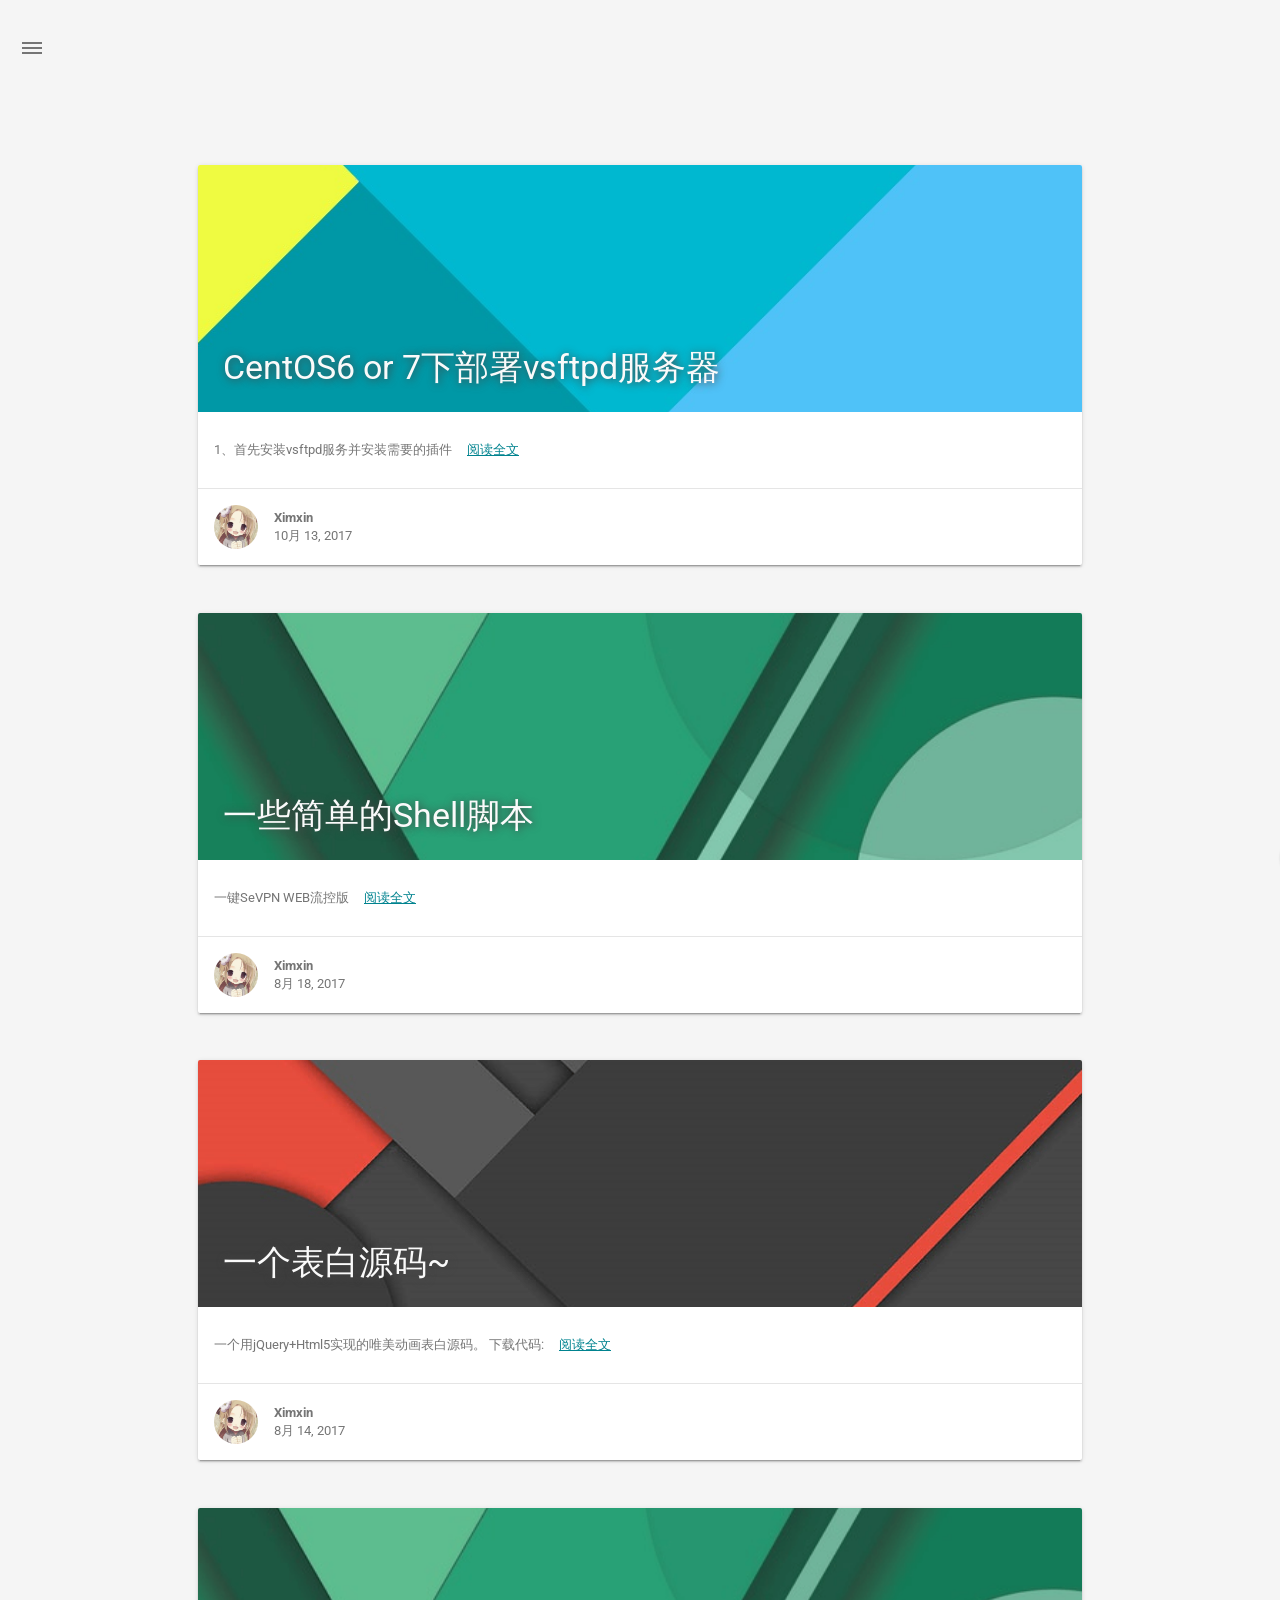
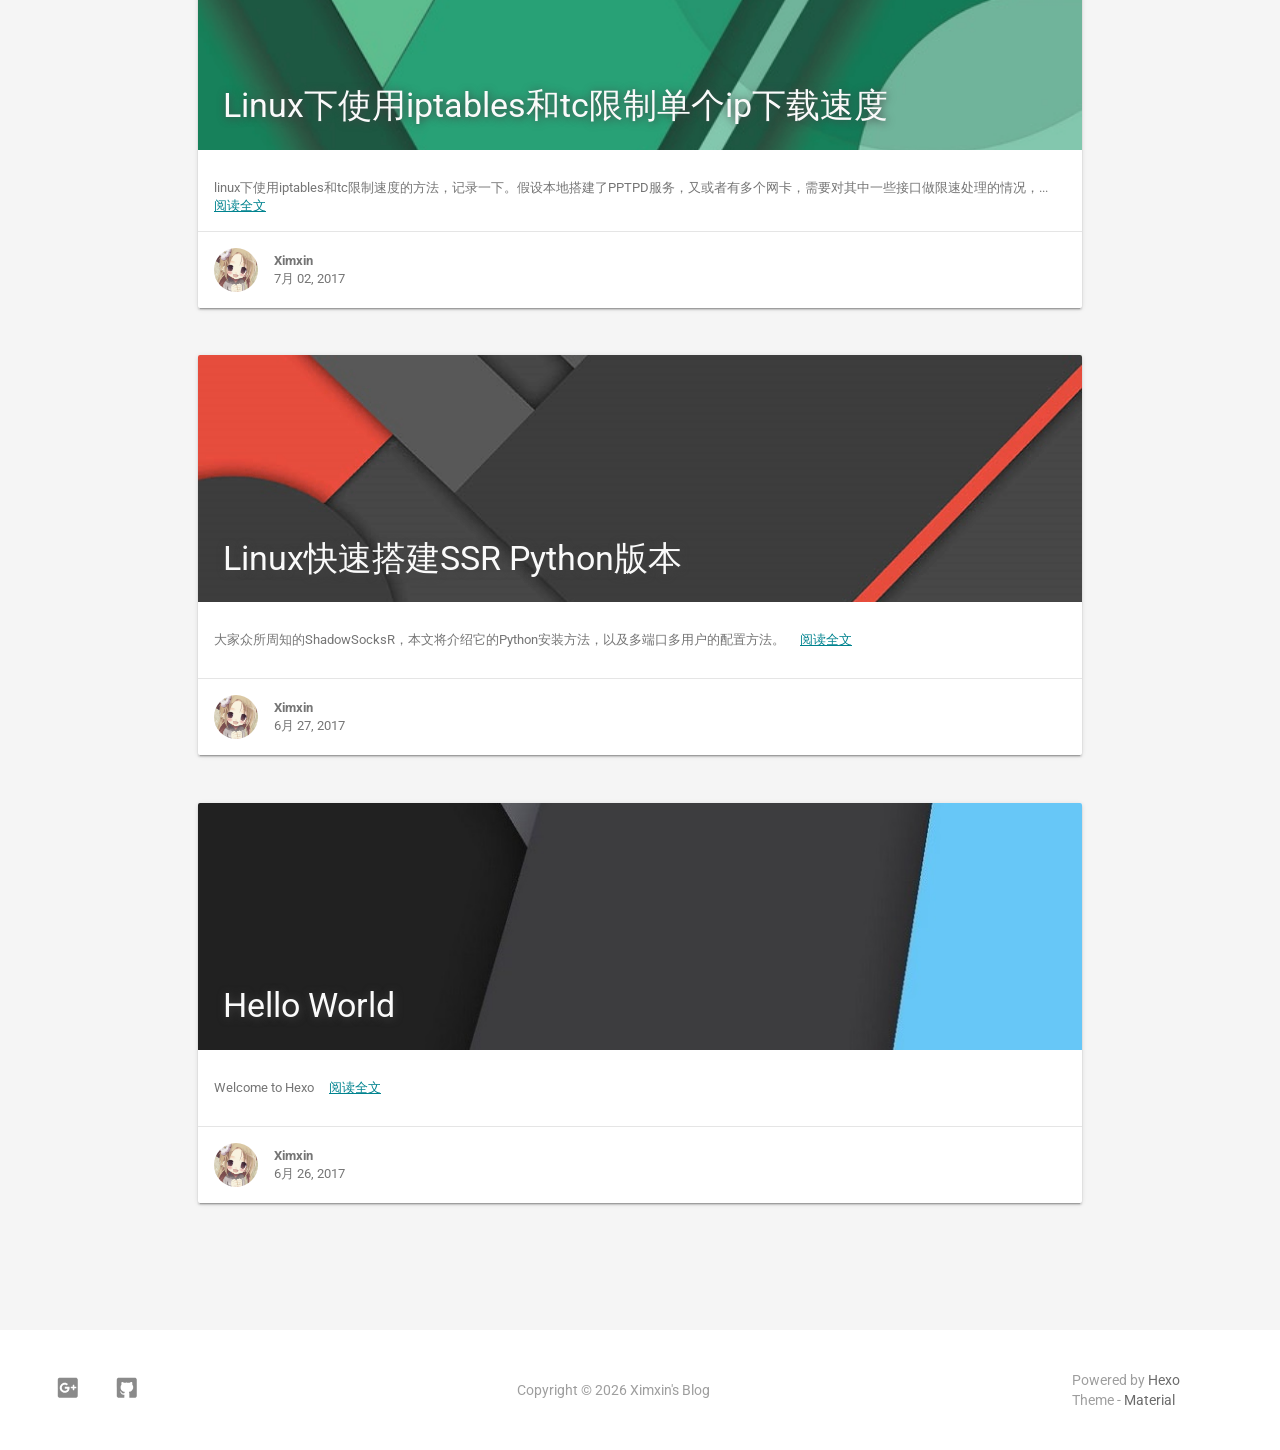
==== archives/index.html @ 1aa3a23d "update" ====
<!DOCTYPE html>
<html style="display: none;" lang="zh">
    <head>
    <meta charset="utf-8">
    <!--
        © Material Theme
        https://github.com/viosey/hexo-theme-material
        Version: 1.4.0 -->
    <script>window.materialVersion = "1.4.0"</script>

    <!-- Title -->
    
    <title>
        
            归档 | 
        
        Ximxin&#39;s Blog
    </title>

    <!-- dns prefetch -->
    <meta http-equiv="x-dns-prefetch-control" content="on">
    
    
    
    
    
    
    
    
    
    

    <!-- Meta & Info -->
    <meta http-equiv="X-UA-Compatible">
    <meta name="viewport" content="width=device-width, initial-scale=1, user-scalable=no">
    <meta name="theme-color" content="#0097A7">
    <meta name="author" content="Ximxin">
    <meta name="description" itemprop="description" content="">
    <meta name="keywords" content="Ximxin&#39;s Blog">

    <!-- Site Verification -->
    
    

    <!-- Favicons -->
    <link rel="icon shortcut" type="image/ico" href="/img/favicon.png">
    <link rel="icon" sizes="192x192" href="/img/favicon.png">
    <link rel="apple-touch-icon" href="/img/favicon.png">

    <!--iOS -->
    <meta name="apple-mobile-web-app-title" content="Title">
    <meta name="apple-mobile-web-app-capable" content="yes">
    <meta name="apple-mobile-web-app-status-bar-style" content="black">
    <meta name="HandheldFriendly" content="True">
    <meta name="MobileOptimized" content="480">

    <!-- Add to homescreen for Chrome on Android -->
    <meta name="mobile-web-app-capable" content="yes">

    <!-- Add to homescreen for Safari on iOS -->
    <meta name="apple-mobile-web-app-capable" content="yes">
    <meta name="apple-mobile-web-app-status-bar-style" content="black">
    <meta name="apple-mobile-web-app-title" content="Ximxin&#39;s Blog">

    <!-- The Open Graph protocol -->
    <meta property="og:url" content="http://blog.xmxin.top">
    <meta property="og:type" content="blog">
    <meta property="og:title" content="归档 | Ximxin&#39;s Blog">
    <meta property="og:image" content="/img/favicon.png" />
    <meta property="og:description" content="">
    

    

    <!-- The Twitter Card protocol -->
    <meta name="twitter:title" content="归档 | Ximxin&#39;s Blog">
    <meta name="twitter:description" content="">
    <meta name="twitter:image" content="/img/favicon.png">
    <meta name="twitter:card" content="summary_large_image" />
    <meta name="twitter:url" content="http://blog.xmxin.top" />

    <!-- Add canonical link for SEO -->
    
        <link rel="canonical" href="http://blog.xmxin.top/archives/index.html" />
    

    <!-- Structured-data for SEO -->
    
        



    

    <!--[if lte IE 9]>
        <link rel="stylesheet" href="/css/ie-blocker.css">

        
            <script src="/js/ie-blocker.zhCN.js"></script>
        
    <![endif]-->

    <!-- Import lsloader -->
    <script>(function(){window.lsloader={jsRunSequence:[],jsnamemap:{},cssnamemap:{}};lsloader.removeLS=function(key){try{localStorage.removeItem(key)}catch(e){}};lsloader.setLS=function(key,val){try{localStorage.setItem(key,val)}catch(e){}};lsloader.getLS=function(key){var val="";try{val=localStorage.getItem(key)}catch(e){val=""}return val};versionString="/*"+materialVersion+"*/";lsloader.clean=function(){try{var keys=[];for(var i=0;i<localStorage.length;i++){keys.push(localStorage.key(i))}keys.forEach(function(key){var data=lsloader.getLS(key);if(data&&data.indexOf(versionString)===-1){lsloader.removeLS(key)}})}catch(e){}};lsloader.clean();lsloader.load=function(jsname,jspath,cssonload){cssonload=cssonload||function(){};var code;code=this.getLS(jsname);if(code&&code.indexOf(versionString)===-1){this.removeLS(jsname);this.requestResource(jsname,jspath,cssonload);return}if(code){var versionNumber=code.split(versionString)[0];if(versionNumber!=jspath){console.log("reload:"+jspath);this.removeLS(jsname);this.requestResource(jsname,jspath,cssonload);return}code=code.split(versionString)[1];if(/\.js?.+$/.test(versionNumber)){this.jsRunSequence.push({name:jsname,code:code});this.runjs(jspath,jsname,code)}else{document.getElementById(jsname).appendChild(document.createTextNode(code));cssonload()}}else{this.requestResource(jsname,jspath,cssonload)}};lsloader.requestResource=function(name,path,cssonload){var that=this;if(/\.js?.+$/.test(path)){this.iojs(path,name,function(path,name,code){that.setLS(name,path+versionString+code);that.runjs(path,name,code)})}else if(/\.css?.+$/.test(path)){this.iocss(path,name,function(code){document.getElementById(name).appendChild(document.createTextNode(code));that.setLS(name,path+versionString+code)},cssonload)}};lsloader.iojs=function(path,jsname,callback){var that=this;that.jsRunSequence.push({name:jsname,code:""});try{var xhr=new XMLHttpRequest;xhr.open("get",path,true);xhr.onreadystatechange=function(){if(xhr.readyState==4){if(xhr.status>=200&&xhr.status<300||xhr.status==304){if(xhr.response!=""){callback(path,jsname,xhr.response);return}}that.jsfallback(path,jsname)}};xhr.send(null)}catch(e){that.jsfallback(path,jsname)}};lsloader.iocss=function(path,jsname,callback,cssonload){var that=this;try{var xhr=new XMLHttpRequest;xhr.open("get",path,true);xhr.onreadystatechange=function(){if(xhr.readyState==4){if(xhr.status>=200&&xhr.status<300||xhr.status==304){if(xhr.response!=""){callback(xhr.response);cssonload();return}}that.cssfallback(path,jsname,cssonload)}};xhr.send(null)}catch(e){that.cssfallback(path,jsname,cssonload)}};lsloader.iofonts=function(path,jsname,callback,cssonload){var that=this;try{var xhr=new XMLHttpRequest;xhr.open("get",path,true);xhr.onreadystatechange=function(){if(xhr.readyState==4){if(xhr.status>=200&&xhr.status<300||xhr.status==304){if(xhr.response!=""){callback(xhr.response);cssonload();return}}that.cssfallback(path,jsname,cssonload)}};xhr.send(null)}catch(e){that.cssfallback(path,jsname,cssonload)}};lsloader.runjs=function(path,name,code){if(!!name&&!!code){for(var k in this.jsRunSequence){if(this.jsRunSequence[k].name==name){this.jsRunSequence[k].code=code}}}if(!!this.jsRunSequence[0]&&!!this.jsRunSequence[0].code&&this.jsRunSequence[0].status!="failed"){var script=document.createElement("script");script.appendChild(document.createTextNode(this.jsRunSequence[0].code));script.type="text/javascript";document.getElementsByTagName("head")[0].appendChild(script);this.jsRunSequence.shift();if(this.jsRunSequence.length>0){this.runjs()}}else if(!!this.jsRunSequence[0]&&this.jsRunSequence[0].status=="failed"){var that=this;var script=document.createElement("script");script.src=this.jsRunSequence[0].path;script.type="text/javascript";this.jsRunSequence[0].status="loading";script.onload=function(){that.jsRunSequence.shift();if(that.jsRunSequence.length>0){that.runjs()}};document.body.appendChild(script)}};lsloader.tagLoad=function(path,name){this.jsRunSequence.push({name:name,code:"",path:path,status:"failed"});this.runjs()};lsloader.jsfallback=function(path,name){if(!!this.jsnamemap[name]){return}else{this.jsnamemap[name]=name}for(var k in this.jsRunSequence){if(this.jsRunSequence[k].name==name){this.jsRunSequence[k].code="";this.jsRunSequence[k].status="failed";this.jsRunSequence[k].path=path}}this.runjs()};lsloader.cssfallback=function(path,name,cssonload){if(!!this.cssnamemap[name]){return}else{this.cssnamemap[name]=1}var link=document.createElement("link");link.type="text/css";link.href=path;link.rel="stylesheet";link.onload=link.onerror=cssonload;var root=document.getElementsByTagName("script")[0];root.parentNode.insertBefore(link,root)};lsloader.runInlineScript=function(scriptId,codeId){var code=document.getElementById(codeId).innerText;this.jsRunSequence.push({name:scriptId,code:code});this.runjs()};lsloader.loadCombo=function(jslist){var updateList="";var requestingModules={};for(var k in jslist){var LS=this.getLS(jslist[k].name);if(!!LS){var version=LS.split(versionString)[0];var code=LS.split(versionString)[1]}else{var version=""}if(version==jslist[k].path){this.jsRunSequence.push({name:jslist[k].name,code:code,path:jslist[k].path})}else{this.jsRunSequence.push({name:jslist[k].name,code:null,path:jslist[k].path,status:"comboloading"});requestingModules[jslist[k].name]=true;updateList+=(updateList==""?"":";")+jslist[k].path}}var that=this;if(!!updateList){var xhr=new XMLHttpRequest;xhr.open("get",combo+updateList,true);xhr.onreadystatechange=function(){if(xhr.readyState==4){if(xhr.status>=200&&xhr.status<300||xhr.status==304){if(xhr.response!=""){that.runCombo(xhr.response,requestingModules);return}}else{for(var i in that.jsRunSequence){if(requestingModules[that.jsRunSequence[i].name]){that.jsRunSequence[i].status="failed"}}that.runjs()}}};xhr.send(null)}this.runjs()};lsloader.runCombo=function(comboCode,requestingModules){comboCode=comboCode.split("/*combojs*/");comboCode.shift();for(var k in this.jsRunSequence){if(!!requestingModules[this.jsRunSequence[k].name]&&!!comboCode[0]){this.jsRunSequence[k].status="comboJS";this.jsRunSequence[k].code=comboCode[0];this.setLS(this.jsRunSequence[k].name,this.jsRunSequence[k].path+versionString+comboCode[0]);comboCode.shift()}}this.runjs()}})();</script>

    <!-- Import CSS & jQuery -->
    
        <style id="css/material.min.css"></style><script>if(typeof window.lsLoadCSSMaxNums === "undefined")window.lsLoadCSSMaxNums = 0;window.lsLoadCSSMaxNums++;lsloader.load("css/material.min.css","/css/material.min.css?fJTiM/K1J3dWIruo3pxtAw==",function(){if(typeof window.lsLoadCSSNums === "undefined")window.lsLoadCSSNums = 0;window.lsLoadCSSNums++;if(window.lsLoadCSSNums == window.lsLoadCSSMaxNums)document.documentElement.style.display="";})</script>
        <style id="css/style.min.css"></style><script>if(typeof window.lsLoadCSSMaxNums === "undefined")window.lsLoadCSSMaxNums = 0;window.lsLoadCSSMaxNums++;lsloader.load("css/style.min.css","/css/style.min.css?oCSEO3ST+aEypEwttTDI9g==",function(){if(typeof window.lsLoadCSSNums === "undefined")window.lsLoadCSSNums = 0;window.lsLoadCSSNums++;if(window.lsLoadCSSNums == window.lsLoadCSSMaxNums)document.documentElement.style.display="";})</script>
        
        
            <style>
    
    
    
    .footer-sns-gplus {
        background-image: url([data-uri]);
    }
    
    
    
    
    
    .footer-sns-github {
        background-image: url([data-uri]);
    }
    
    
    
    
    
</style>

        
        <!-- Config CSS -->

<!-- Other Styles -->
<style>
  body, html {
    font-family: Roboto, "Helvetica Neue", Helvetica, "PingFang SC", "Hiragino Sans GB", "Microsoft YaHei", "微软雅黑", Arial, sans-serif;
  }

  a {
    color: #00838F;
  }

  .mdl-card__media,
  #search-label,
  #search-form-label:after,
  #scheme-Paradox .hot_tags-count,
  #scheme-Paradox .sidebar_archives-count,
  #scheme-Paradox .sidebar-colored .sidebar-header,
  #scheme-Paradox .sidebar-colored .sidebar-badge{
    background-color: #0097A7 !important;
  }

  /* Sidebar User Drop Down Menu Text Color */
  #scheme-Paradox .sidebar-colored .sidebar-nav>.dropdown>.dropdown-menu>li>a:hover,
  #scheme-Paradox .sidebar-colored .sidebar-nav>.dropdown>.dropdown-menu>li>a:focus {
    color: #0097A7 !important;
  }

  #post_entry-right-info,
  .sidebar-colored .sidebar-nav li:hover > a,
  .sidebar-colored .sidebar-nav li:hover > a i,
  .sidebar-colored .sidebar-nav li > a:hover,
  .sidebar-colored .sidebar-nav li > a:hover i,
  .sidebar-colored .sidebar-nav li > a:focus i,
  .sidebar-colored .sidebar-nav > .open > a,
  .sidebar-colored .sidebar-nav > .open > a:hover,
  .sidebar-colored .sidebar-nav > .open > a:focus,
  #ds-reset #ds-ctx .ds-ctx-entry .ds-ctx-head a {
    color: #0097A7 !important;
  }

  .toTop {
    background: #757575 !important;
  }

  .material-layout .material-post>.material-nav,
  .material-layout .material-index>.material-nav,
  .material-nav a {
    color: #757575;
  }

  #scheme-Paradox .MD-burger-layer {
    background-color: #757575;
  }

  #scheme-Paradox #post-toc-trigger-btn {
    color: #757575;
  }

  .post-toc a:hover {
    color: #00838F;
    text-decoration: underline;
  }

</style>


<!-- Theme Background Related-->

    <style>
      body{
        background-color: #F5F5F5;
      }

      /* blog_info bottom background */
      #scheme-Paradox .material-layout .something-else .mdl-card__supporting-text{
        background-color: #fff;
      }
    </style>




<!-- Fade Effect -->

    <style>
      .fade {
        transition: all 800ms linear;
        -webkit-transform: translate3d(0,0,0);
        -moz-transform: translate3d(0,0,0);
        -ms-transform: translate3d(0,0,0);
        -o-transform: translate3d(0,0,0);
        transform: translate3d(0,0,0);
        opacity: 1;
      }

      .fade.out{
        opacity: 0;
      }
    </style>


<!-- Import Font -->

    <link href="https://fonts.googleapis.com/css?family=Roboto:300,400,500" rel="stylesheet">
    <link href="https://fonts.googleapis.com/icon?family=Material+Icons"rel="stylesheet">


        <script>lsloader.load("js/jquery.min.js","/js/jquery.min.js?qcusAULNeBksqffqUM2+Ig==")</script>
    
    
    <script>function Queue(){this.dataStore=[];this.offer=b;this.poll=d;this.execNext=a;this.debug=false;this.startDebug=c;function b(e){if(this.debug){console.log("Offered a Queued Function.")}if(typeof e==="function"){this.dataStore.push(e)}else{console.log("You must offer a function.")}}function d(){if(this.debug){console.log("Polled a Queued Function.")}return this.dataStore.shift()}function a(){var e=this.poll();if(e!==undefined){if(this.debug){console.log("Run a Queued Function.")}e()}}function c(){this.debug=true}}var queue=new Queue();</script>

    <!-- Analytics -->
    

    <!-- Custom Head -->
    
</head>


    
        <body id="scheme-Paradox" class="lazy">
            <div class="material-layout  mdl-js-layout has-drawer is-upgraded">
                

                <!-- Main Container -->
                <main class="material-layout__content" id="main">

                    <!-- Top Anchor -->
                    <div id="top"></div>

                    
                        <!-- Hamburger Button -->
                        <button class="MD-burger-icon sidebar-toggle">
                            <span class="MD-burger-layer"></span>
                        </button>
                    

                    <!-- Index Module -->
<div class="material-index mdl-grid">
    
    <div class="locate-thumbnail-symbol"></div>

    <!-- Pin on top -->
    

    <!-- Normal Post -->
    
        
            
                <!-- Paradox Thumbnail -->
                <div class="post_entry-module mdl-card mdl-shadow--2dp mdl-cell mdl-cell--12-col fade out">
    <!-- Post Thumbnail -->
    
        
            <!-- Random Thumbnail -->
            <div class="post_thumbnail-random mdl-card__media mdl-color-text--grey-50">
        
    

        <!-- Post Title -->
        <p class="article-headline-p"><a href="/2017/10/13/CentOS6 or 7部署vsftpd服务器/">CentOS6 or 7下部署vsftpd服务器</a></p>
    </div>

    <!-- Post Excerpt -->
    <div class="mdl-color-text--grey-600 mdl-card__supporting-text post_entry-content">
        
            1、首先安装vsftpd服务并安装需要的插件

        
        &nbsp;&nbsp;&nbsp;
        <span>
            <a href="/2017/10/13/CentOS6 or 7部署vsftpd服务器/" target="_self">阅读全文</a>
        </span>
    </div>
    <!-- Post_entry Info-->
    <div id="post_entry-info">
        <div id="post_entry-left-info" class="mdl-card__supporting-text meta mdl-color-text--grey-600 ">
            <!-- Author Avatar -->
            <div id="author-avatar">
                <img src="/img/avatar.png" width="44px" height="44px" alt="Ximxin's avatar">
            </div>
            <div>
                <strong>Ximxin</strong>
                <span>10月 13, 2017</span>
            </div>
        </div>
        <div id="post_entry-right-info">
            <!-- Category -->
            <span class="post_entry-category">
                
            </span>

            

            

            <!-- Post Views -->
            <span class="post_entry-views">
            </span>
        </div>
    </div>
</div>

            
            
        
    
        
            
                <!-- Paradox Thumbnail -->
                <div class="post_entry-module mdl-card mdl-shadow--2dp mdl-cell mdl-cell--12-col fade out">
    <!-- Post Thumbnail -->
    
        
            <!-- Random Thumbnail -->
            <div class="post_thumbnail-random mdl-card__media mdl-color-text--grey-50">
        
    

        <!-- Post Title -->
        <p class="article-headline-p"><a href="/2017/08/18/一些简单的Shell脚本/">一些简单的Shell脚本</a></p>
    </div>

    <!-- Post Excerpt -->
    <div class="mdl-color-text--grey-600 mdl-card__supporting-text post_entry-content">
        
            一键SeVPN WEB流控版
        
        &nbsp;&nbsp;&nbsp;
        <span>
            <a href="/2017/08/18/一些简单的Shell脚本/" target="_self">阅读全文</a>
        </span>
    </div>
    <!-- Post_entry Info-->
    <div id="post_entry-info">
        <div id="post_entry-left-info" class="mdl-card__supporting-text meta mdl-color-text--grey-600 ">
            <!-- Author Avatar -->
            <div id="author-avatar">
                <img src="/img/avatar.png" width="44px" height="44px" alt="Ximxin's avatar">
            </div>
            <div>
                <strong>Ximxin</strong>
                <span>8月 18, 2017</span>
            </div>
        </div>
        <div id="post_entry-right-info">
            <!-- Category -->
            <span class="post_entry-category">
                
            </span>

            

            

            <!-- Post Views -->
            <span class="post_entry-views">
            </span>
        </div>
    </div>
</div>

            
            
        
    
        
            
                <!-- Paradox Thumbnail -->
                <div class="post_entry-module mdl-card mdl-shadow--2dp mdl-cell mdl-cell--12-col fade out">
    <!-- Post Thumbnail -->
    
        
            <!-- Random Thumbnail -->
            <div class="post_thumbnail-random mdl-card__media mdl-color-text--grey-50">
        
    

        <!-- Post Title -->
        <p class="article-headline-p"><a href="/2017/08/14/一个表白源码/">一个表白源码~</a></p>
    </div>

    <!-- Post Excerpt -->
    <div class="mdl-color-text--grey-600 mdl-card__supporting-text post_entry-content">
        
            一个用jQuery+Html5实现的唯美动画表白源码。
下载代码:  
        
        &nbsp;&nbsp;&nbsp;
        <span>
            <a href="/2017/08/14/一个表白源码/" target="_self">阅读全文</a>
        </span>
    </div>
    <!-- Post_entry Info-->
    <div id="post_entry-info">
        <div id="post_entry-left-info" class="mdl-card__supporting-text meta mdl-color-text--grey-600 ">
            <!-- Author Avatar -->
            <div id="author-avatar">
                <img src="/img/avatar.png" width="44px" height="44px" alt="Ximxin's avatar">
            </div>
            <div>
                <strong>Ximxin</strong>
                <span>8月 14, 2017</span>
            </div>
        </div>
        <div id="post_entry-right-info">
            <!-- Category -->
            <span class="post_entry-category">
                
            </span>

            

            

            <!-- Post Views -->
            <span class="post_entry-views">
            </span>
        </div>
    </div>
</div>

            
            
        
    
        
            
                <!-- Paradox Thumbnail -->
                <div class="post_entry-module mdl-card mdl-shadow--2dp mdl-cell mdl-cell--12-col fade out">
    <!-- Post Thumbnail -->
    
        
            <!-- Random Thumbnail -->
            <div class="post_thumbnail-random mdl-card__media mdl-color-text--grey-50">
        
    

        <!-- Post Title -->
        <p class="article-headline-p"><a href="/2017/07/02/Linux下使用iptables和tc限制单个ip下载速度/">Linux下使用iptables和tc限制单个ip下载速度</a></p>
    </div>

    <!-- Post Excerpt -->
    <div class="mdl-color-text--grey-600 mdl-card__supporting-text post_entry-content">
        
            linux下使用iptables和tc限制速度的方法，记录一下。假设本地搭建了PPTPD服务，又或者有多个网卡，需要对其中一些接口做限速处理的情况，...
        
        &nbsp;&nbsp;&nbsp;
        <span>
            <a href="/2017/07/02/Linux下使用iptables和tc限制单个ip下载速度/" target="_self">阅读全文</a>
        </span>
    </div>
    <!-- Post_entry Info-->
    <div id="post_entry-info">
        <div id="post_entry-left-info" class="mdl-card__supporting-text meta mdl-color-text--grey-600 ">
            <!-- Author Avatar -->
            <div id="author-avatar">
                <img src="/img/avatar.png" width="44px" height="44px" alt="Ximxin's avatar">
            </div>
            <div>
                <strong>Ximxin</strong>
                <span>7月 02, 2017</span>
            </div>
        </div>
        <div id="post_entry-right-info">
            <!-- Category -->
            <span class="post_entry-category">
                
            </span>

            

            

            <!-- Post Views -->
            <span class="post_entry-views">
            </span>
        </div>
    </div>
</div>

            
            
        
    
        
            
                <!-- Paradox Thumbnail -->
                <div class="post_entry-module mdl-card mdl-shadow--2dp mdl-cell mdl-cell--12-col fade out">
    <!-- Post Thumbnail -->
    
        
            <!-- Random Thumbnail -->
            <div class="post_thumbnail-random mdl-card__media mdl-color-text--grey-50">
        
    

        <!-- Post Title -->
        <p class="article-headline-p"><a href="/2017/06/27/Linux手动搭建SSR-Python版本/">Linux快速搭建SSR Python版本</a></p>
    </div>

    <!-- Post Excerpt -->
    <div class="mdl-color-text--grey-600 mdl-card__supporting-text post_entry-content">
        
            大家众所周知的ShadowSocksR，本文将介绍它的Python安装方法，以及多端口多用户的配置方法。

        
        &nbsp;&nbsp;&nbsp;
        <span>
            <a href="/2017/06/27/Linux手动搭建SSR-Python版本/" target="_self">阅读全文</a>
        </span>
    </div>
    <!-- Post_entry Info-->
    <div id="post_entry-info">
        <div id="post_entry-left-info" class="mdl-card__supporting-text meta mdl-color-text--grey-600 ">
            <!-- Author Avatar -->
            <div id="author-avatar">
                <img src="/img/avatar.png" width="44px" height="44px" alt="Ximxin's avatar">
            </div>
            <div>
                <strong>Ximxin</strong>
                <span>6月 27, 2017</span>
            </div>
        </div>
        <div id="post_entry-right-info">
            <!-- Category -->
            <span class="post_entry-category">
                
            </span>

            

            

            <!-- Post Views -->
            <span class="post_entry-views">
            </span>
        </div>
    </div>
</div>

            
            
        
    
        
            
                <!-- Paradox Thumbnail -->
                <div class="post_entry-module mdl-card mdl-shadow--2dp mdl-cell mdl-cell--12-col fade out">
    <!-- Post Thumbnail -->
    
        
            <!-- Random Thumbnail -->
            <div class="post_thumbnail-random mdl-card__media mdl-color-text--grey-50">
        
    

        <!-- Post Title -->
        <p class="article-headline-p"><a href="/2017/06/26/hello-world/">Hello World</a></p>
    </div>

    <!-- Post Excerpt -->
    <div class="mdl-color-text--grey-600 mdl-card__supporting-text post_entry-content">
        
            Welcome to Hexo
        
        &nbsp;&nbsp;&nbsp;
        <span>
            <a href="/2017/06/26/hello-world/" target="_self">阅读全文</a>
        </span>
    </div>
    <!-- Post_entry Info-->
    <div id="post_entry-info">
        <div id="post_entry-left-info" class="mdl-card__supporting-text meta mdl-color-text--grey-600 ">
            <!-- Author Avatar -->
            <div id="author-avatar">
                <img src="/img/avatar.png" width="44px" height="44px" alt="Ximxin's avatar">
            </div>
            <div>
                <strong>Ximxin</strong>
                <span>6月 26, 2017</span>
            </div>
        </div>
        <div id="post_entry-right-info">
            <!-- Category -->
            <span class="post_entry-category">
                
            </span>

            

            

            <!-- Post Views -->
            <span class="post_entry-views">
            </span>
        </div>
    </div>
</div>

            
            
        
    

    

    
        <script type="text/ls-javascript" id="thumbnail-script">
    var randomNum;

    var locatePost = $('.locate-thumbnail-symbol').next();
    for(var i = 0; i < 10; i++) {
        randomNum = Math.floor(Math.random() * 19 + 1);

        locatePost.children('.post_thumbnail-random').attr('id', 'random_thumbnail-'+randomNum);
        locatePost.children('.post_thumbnail-random').attr('data-original', '/img/random/material-' + randomNum + '.png');
    $('.post_thumbnail-random').addClass('lazy');

        locatePost = locatePost.next();
    }
</script>

    
</div>


                    
                        <!-- Overlay For Active Sidebar -->
<div class="sidebar-overlay"></div>

<!-- Material sidebar -->
<aside id="sidebar" class="sidebar sidebar-colored sidebar-fixed-left" role="navigation">
    <div id="sidebar-main">
        <!-- Sidebar Header -->
        <div class="sidebar-header header-cover" style="background-image: url(/img/sidebar_header.png);">
    <!-- Top bar -->
    <div class="top-bar"></div>

    <!-- Sidebar toggle button -->
    <button type="button" class="sidebar-toggle mdl-button mdl-js-button mdl-js-ripple-effect mdl-button--icon" style="display: initial;" data-upgraded=",MaterialButton,MaterialRipple">
        <i class="material-icons">clear_all</i>
        <span class="mdl-button__ripple-container">
            <span class="mdl-ripple">
            </span>
        </span>
    </button>

    <!-- Sidebar Avatar -->
    <div class="sidebar-image">
        <img src="/img/avatar.png" alt="Ximxin's avatar">
    </div>

    <!-- Sidebar Email -->
    <a data-toggle="dropdown" class="sidebar-brand" href="#settings-dropdown">
        lhb2495536292@gmail.com
        <b class="caret"></b>
    </a>
</div>


        <!-- Sidebar Navigation  -->
        <ul class="nav sidebar-nav">
    <!-- User dropdown  -->
    <li class="dropdown">
        <ul id="settings-dropdown" class="dropdown-menu">
            
                <li>
                    <a href="#" target="_blank" title="Email Me">
                        
                            <i class="material-icons sidebar-material-icons sidebar-indent-left1pc-element">email</i>
                        
                        Email Me
                    </a>
                </li>
            
        </ul>
    </li>

    <!-- Homepage -->
    
        <li id="sidebar-first-li">
            <a href="/">
                
                    <i class="material-icons sidebar-material-icons">home</i>
                
                主页
            </a>
        </li>
        
    

    <!-- Archives  -->
    
        <li class="dropdown">
            <a href="#" class="ripple-effect dropdown-toggle" data-toggle="dropdown">
                
                    <i class="material-icons sidebar-material-icons">inbox</i>
                
                    归档
                <b class="caret"></b>
            </a>
            <ul class="dropdown-menu">
            <li>
                <a class="sidebar_archives-link" href="/archives/2017/10/">十月 2017<span class="sidebar_archives-count">1</span></a></li><li><a class="sidebar_archives-link" href="/archives/2017/08/">八月 2017<span class="sidebar_archives-count">2</span></a></li><li><a class="sidebar_archives-link" href="/archives/2017/07/">七月 2017<span class="sidebar_archives-count">1</span></a></li><li><a class="sidebar_archives-link" href="/archives/2017/06/">六月 2017<span class="sidebar_archives-count">2</span></a>
            </ul>
        </li>
        
    

    <!-- Categories  -->
    

    <!-- Pages  -->
    
        <li>
            <a href="/about" title="关于我">
                
                    <i class="material-icons sidebar-material-icons">person</i>
                
                关于我
            </a>
        </li>
        
    

    <!-- Article Number  -->
    
</ul>


        <!-- Sidebar Footer -->
        <!--
I'm glad you use this theme, the development is no so easy, I hope you can keep the copyright, I will thank you so much.
If you still want to delete the copyrights, could you still retain the first one? Which namely "Theme Material"
It will not impact the appearance and can give developers a lot of support :)

很高兴您使用并喜欢该主题，开发不易 十分谢谢与希望您可以保留一下版权声明。
如果您仍然想删除的话 能否只保留第一项呢？即 "Theme Material"
它不会影响美观并可以给开发者很大的支持和动力。 :)
-->

<!-- Sidebar Divider -->

    <div class="sidebar-divider"></div>


<!-- Theme Material -->

    <a href="https://github.com/viosey/hexo-theme-material"  class="sidebar-footer-text-a" target="_blank">
        <div class="sidebar-text mdl-button mdl-js-button mdl-js-ripple-effect sidebar-footer-text-div" data-upgraded=",MaterialButton,MaterialRipple">
            主题 - Material
            <span class="sidebar-badge badge-circle">i</span>
        </div>
    </a>


<!-- Help & Support -->
<!--

-->

<!-- Feedback -->
<!--

-->

<!-- About Theme -->
<!--

-->

    </div>

    <!-- Sidebar Image -->
    

</aside>

                    

                    
                        <!-- Footer Top Button -->
                        <div id="back-to-top" class="toTop-wrap">
    <a href="#top" class="toTop">
        <i class="material-icons footer_top-i">expand_less</i>
    </a>
</div>

                    

                    <!--Footer-->
<footer class="mdl-mini-footer" id="bottom">
    
        <!-- Paradox Footer Left Section -->
        <div class="mdl-mini-footer--left-section sns-list">
    <!-- Twitter -->
    

    <!-- Facebook -->
    

    <!-- Google + -->
    
        <a href="https://www.google.com/" target="_blank">
            <button class="mdl-mini-footer--social-btn social-btn footer-sns-gplus">
                <span class="visuallyhidden">Google Plus</span>
            </button><!--
     --></a>
    

    <!-- Weibo -->
    

    <!-- Instagram -->
    

    <!-- Tumblr -->
    

    <!-- Github -->
    
        <a href="https://github.com/Ximxin" target="_blank">
            <button class="mdl-mini-footer--social-btn social-btn footer-sns-github">
                <span class="visuallyhidden">Github</span>
            </button><!--
     --></a>
    

    <!-- LinkedIn -->
    

    <!-- Zhihu -->
    

    <!-- Bilibili -->
    

    <!-- Telegram -->
    
</div>


        <!--Copyright-->
        <div id="copyright">
            Copyright&nbsp;©<script type="text/javascript">var fd = new Date();document.write("&nbsp;" + fd.getFullYear() + "&nbsp;");</script>Ximxin's Blog
        </div>

        <!-- Paradox Footer Right Section -->

        <!--
        I am glad you use this theme, the development is no so easy, I hope you can keep the copyright.
        It will not impact the appearance and can give developers a lot of support :)

        很高兴您使用该主题，开发不易，希望您可以保留一下版权声明。
        它不会影响美观并可以给开发者很大的支持。 :)
        -->

        <div class="mdl-mini-footer--right-section">
            <div>
                <div class="footer-develop-div">Powered by <a href="https://hexo.io" target="_blank" class="footer-develop-a">Hexo</a></div>
                <div class="footer-develop-div">Theme - <a href="https://github.com/viosey/hexo-theme-material" target="_blank" class="footer-develop-a">Material</a></div>
            </div>
        </div>
    
</footer>


                    <!-- Import File -->


    <script>lsloader.load("js/lazyload.min.js","/js/lazyload.min.js?1BcfzuNXqV+ntF6gq+5X3Q==")</script>
    <script>lsloader.load("js/js.min.js","/js/js.min.js?oAl/+lvaqTFV31JXTmbrNA==")</script>



    <script>lsloader.load("js/nprogress.js","/js/nprogress.js?pl3Qhb9lvqR1FlyLUna1Yw==")</script>


<script type="text/ls-javascript" id="NProgress-script">
    NProgress.configure({
        showSpinner: true
    });
    NProgress.start();
    $('#nprogress .bar').css({
        'background': '#29d'
    });
    $('#nprogress .peg').css({
        'box-shadow': '0 0 10px #29d, 0 0 15px #29d'
    });
    $('#nprogress .spinner-icon').css({
        'border-top-color': '#29d',
        'border-left-color': '#29d'
    });
    setTimeout(function() {
        NProgress.done();
        $('.fade').removeClass('out');
    }, 800);
</script>



    
        <script>lsloader.load("js/smoothscroll.js","/js/smoothscroll.js?lOy/ACj5suSNi7ZVFVbpFQ==")</script>
    











<!-- UC Browser Compatible -->
<script>
	var agent = navigator.userAgent.toLowerCase();
	if(agent.indexOf('ucbrowser')>0) {
		document.write('<link rel="stylesheet" href="/css/uc.css">');
	   alert('由于 UC 浏览器使用极旧的内核，而本网站使用了一些新的特性。\n为了您能更好的浏览，推荐使用 Chrome 或 Firefox 浏览器。');
	}
</script>

<!-- Window Load-->
<script type="text/ls-javascript" id="window-load">
    $(window).on('load', function() {
        // Post_Toc parent position fixed
        $('.post-toc-wrap').parent('.mdl-menu__container').css('position', 'fixed');
    });
</script>

<!-- MathJax Load-->

<script type="text/ls-javascript" id="lazy-load">
    // Offer LazyLoad
    queue.offer(function(){
        $('.lazy').lazyload({
            effect : 'show'
        });
    });

    // Start Queue
    $(document).ready(function(){
        setInterval(function(){
            queue.execNext();
        },200);
    });
</script>

<!-- Bing Background -->


<script>
    (function(){
        var scriptList = document.querySelectorAll('script[type="text/ls-javascript"]')

        for (var i = 0; i < scriptList.length; ++i) {
            var item = scriptList[i];
            lsloader.runInlineScript(item.id,item.id);
        }
    })()
console.log('\n %c © Material Theme | Version: 1.4.0 | https://github.com/viosey/hexo-theme-material %c \n', 'color:#455a64;background:#e0e0e0;padding:5px 0;border-top-left-radius:5px;border-bottom-left-radius:5px;', 'color:#455a64;background:#e0e0e0;padding:5px 0;border-top-right-radius:5px;border-bottom-right-radius:5px;');
</script>

                </main>
            </div>
        </body>
    
</html>
---- css/ie-blocker.css ----
@charset "utf-8";
body .demo-blog{
    display: none;
}

h1{
    background-color: #fff;
    font-size: 48px;
    line-height: 48px;
    border-left: none;
    width: auto;
    margin: 0px !important;
}

#ib-container {
    display: none;
    width: 100%;
    height: 100%;
    font-family: Arial, Helvetica, sans-serif;
    position: fixed;
    top: 0;
    left: 0;
    box-sizing: content-box !important;
    z-index: 99999;
}

#ib-container * {
    box-sizing: content-box !important;
}

.ib-modal {
    height: 288px;
    background: #fff;
    border-left: 8px solid #4fc1e9;
    position: absolute;
    color: #434a54;
    z-index: 99999;
    width: 592px;
    top: 50%;
    left: 50%;
    transform: translateY(-50%) translateX(-50%);
    padding: 49px 30px 30px;
}

.ib-header {
    height: 80px;
    padding: 0;
}

.ib-header h1 {
    margin: 0;
    font-size: 24px;
    text-align: left;
    color: #434a54;
}

.ib-header p {
    margin: 10px 0 0 0;
    font-size: 14px;
    line-height: 18px;
    text-align: left;
    color: #434a54;
}

.ib-header p strong {
    font-weight: normal;
    color: #3bafda;
}

.ib-browsers {
    height: 80px;
    list-style: none;
    margin: 0;
    padding: 0;
    padding-top: 0;
    margin-top: 49px;
}

.ib-browsers li {
    float: left;
    width: 148px;
    height: 80px;
    position: relative;
    list-style: none;
}

.ib-browsers li a {
    display: block;
    width: 100%;
    height: 100%;
    position: absolute;
    color: #434a54;
    text-decoration: none;
    cursor: pointer;
}

.ib-browsers li a:hover {
    background-color: #F2F2F2;
}

.ib-browsers li a:hover .ib-browser-name {
    background-color: #4fc1e9;
    color: #fff;
}

.ib-browser-icon {
    display: block;
    width: 118px;
    height: 90px;
    margin: 0 auto;
    margin-top: 20px;
}

.ib-browser-name {
    line-height: 18px;
    margin-top: 5px;
    text-align: center;
    font-size: 20px;
}

.ib-browser-description {
    height: 50px;
    line-height: 14px;
    font-size: 12px;
    margin-top: 10px;
    padding: 0 5px;
}

.ib-footer {
    height: 30px;
}

.ib-try {
    float: right;
    height: 30px;
    padding: 0 15px;
    color: #fff;
    background-color: #3bafda;
    font-size: 12px;
    line-height: 30px;
    cursor: pointer;
    text-decoration: none;
    margin-top: 49px;
}

.ib-try:hover {
    background-color: #4fc1e9;
}

.ib-mask {
    width: 100%;
    height: 100%;
    position: absolute;
    top: 0;
    left: 0;
    _position: absolute;
    _top: expression(eval(document.documentElement.scrollTop) + 'px');
    _left: expression(eval(document.documentElement.scrollLeft) + 'px');
    _right: auto;
    _bottom: auto;
    _width: expression(eval(document.documentElement.clientWidth) + 'px');
    _height: expression(eval(document.documentElement.clientHeight) + 'px');
    z-index: 99999;
}

.ib-mask {
    background: rgb(0, 0, 0);
    opacity: 0.8;
    -ms-filter: "progid:DXImageTransform.Microsoft.Alpha(Opacity=80)";
    filter: alpha(opacity=80);
    z-index: 99998;
}

.zh-cn #ib-container {
    font-family: 'Microsoft Yahei', sans-serif;
}

.zh-cn .ib-browser-description {
    font-size: 12px;
}
---- css/uc.css ----
#scheme-Paradox .mdl-grid{
  display: block !important;
}

#scheme-Paradox .material-layout .mdl-card{
  margin-left: 0;
  margin-right: 0;
  width: 100%;
}

#scheme-Paradox .material-layout .mdl-card{
  display: block;
}

#scheme-Paradox .material-layout .mdl-card__media{
  display: block;
}

#scheme-Paradox .index-top-block,
#scheme-Paradox footer{
  display: none !important;
}

#scheme-Paradox .material-index{
  padding-top: 80px !important;
}

#scheme-Paradox .material-layout .mdl-card__media{
  height: 223px;
}

#scheme-Paradox .post_entry-content {
  display: block !important;
}

#scheme-Paradox .material-layout .meta{
  display: block !important;
}

#scheme-Paradox .article-headline-p{
  position: relative;
  top: 140px;
}

#scheme-Paradox #author-avatar{
  width: 44px;
  height: 44px;
  float: left;
}

.fabs{
  width: 56px;
}

#uc_recommend_ad{
  display: none !important;
}
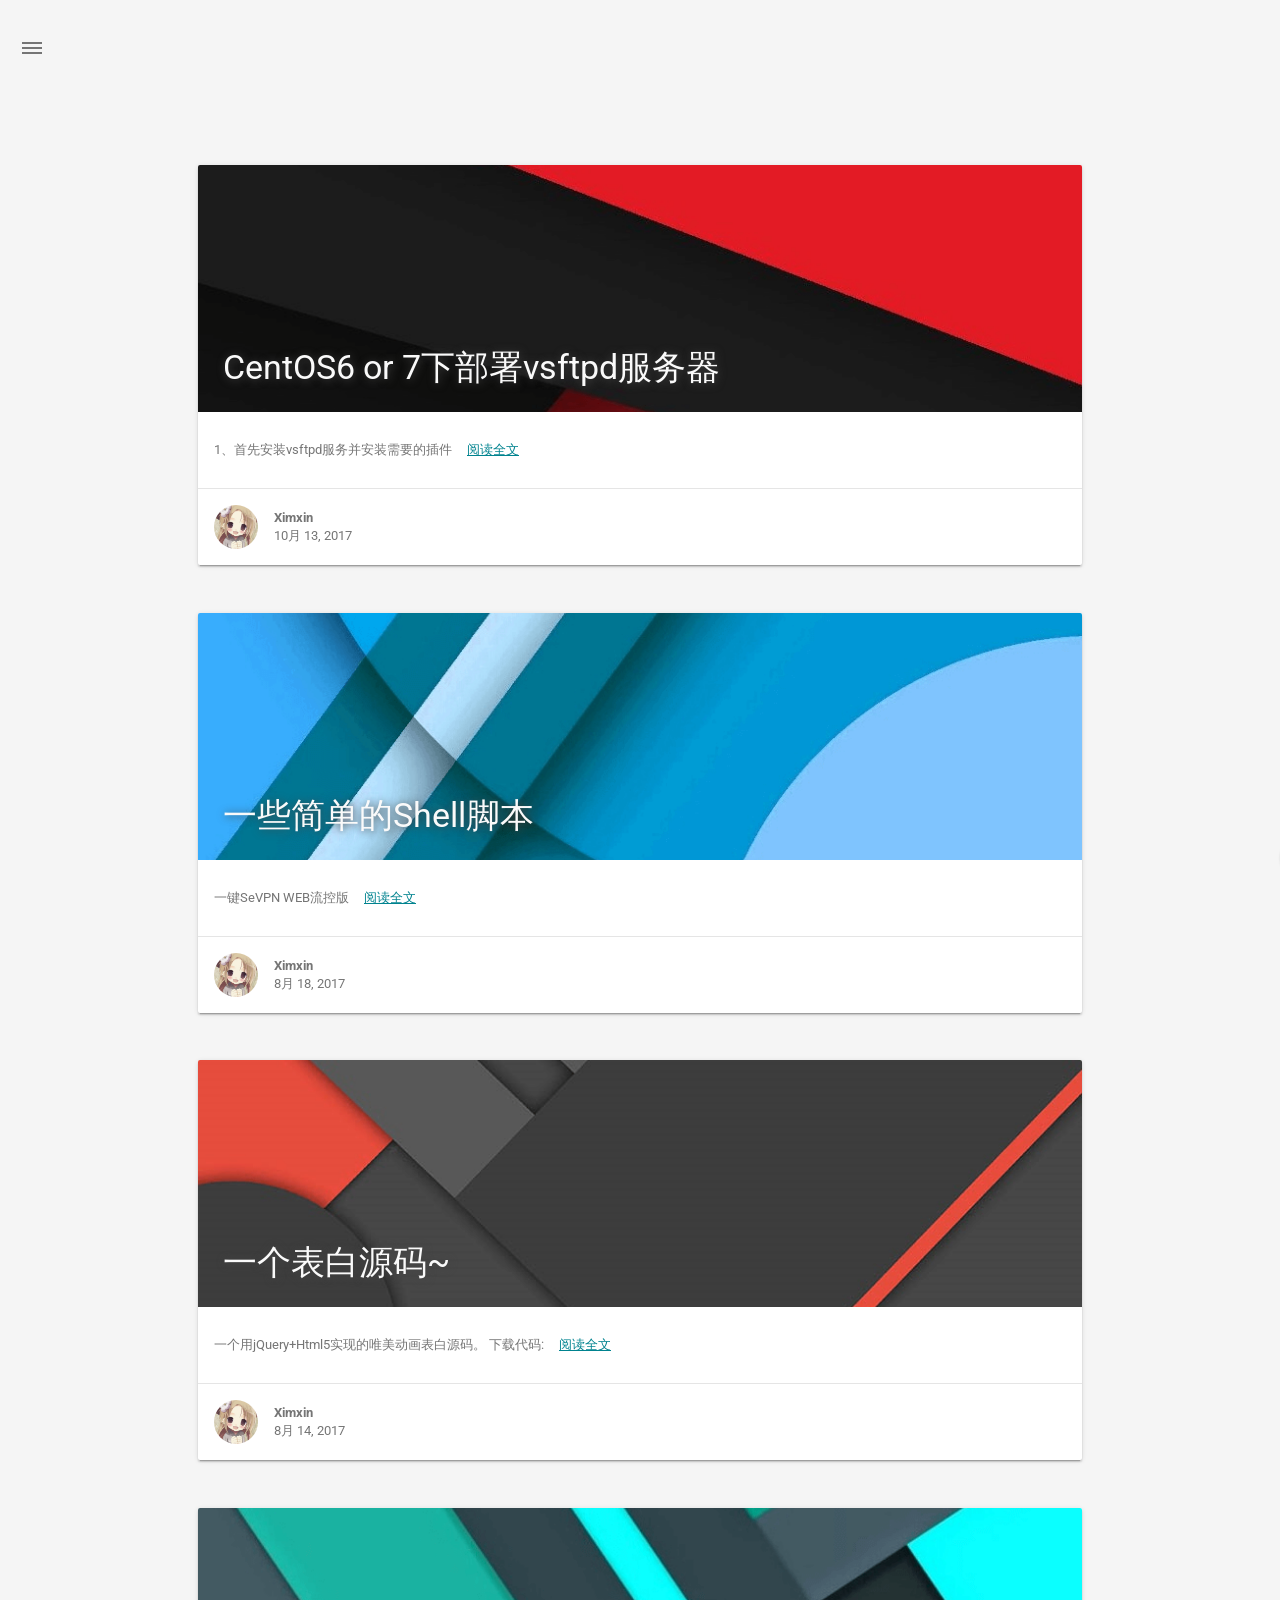
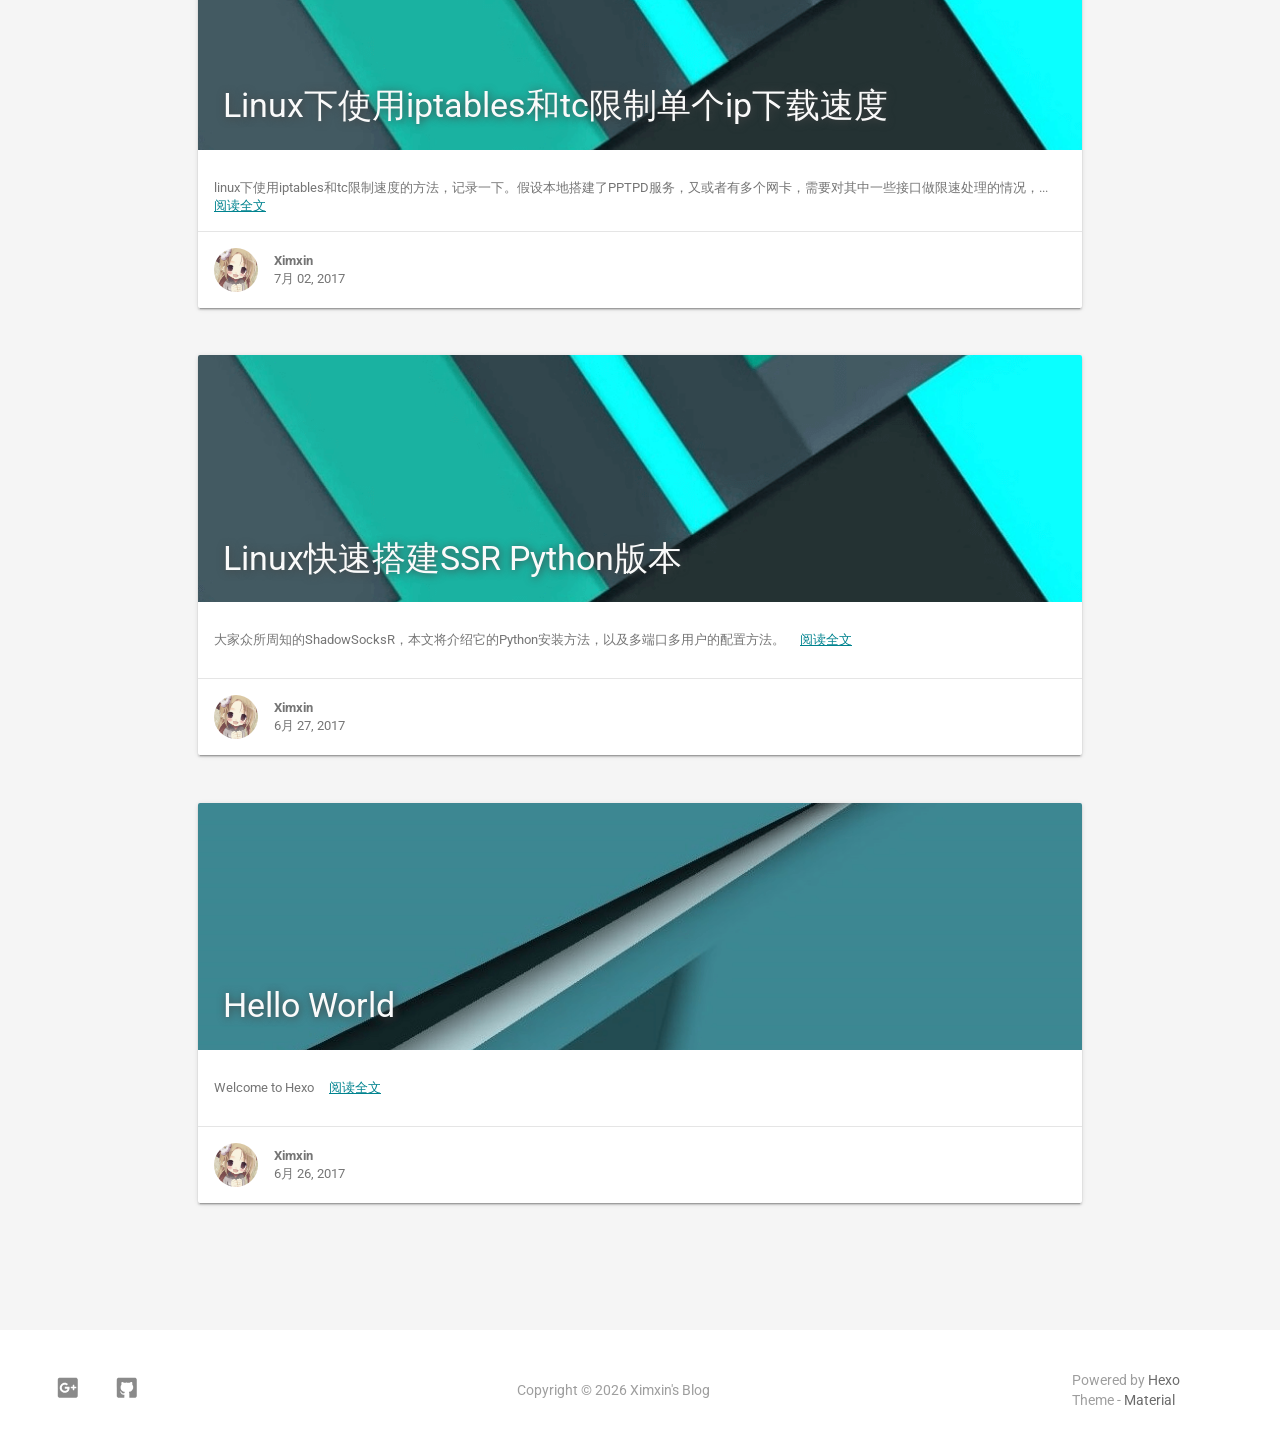
==== commit 6cb621b7: "Site updated: 2017-11-06 19:30:42" ====
--- a/archives/index.html
+++ b/archives/index.html
@@ -724,6 +724,8 @@
             </a>
         </li>
         
+            <li class="divider"></li>
+        
     
 
     <!-- Archives  -->
@@ -742,6 +744,8 @@
             </ul>
         </li>
         
+            <li class="divider"></li>
+        
     
 
     <!-- Categories  -->
@@ -758,9 +762,21 @@
             </a>
         </li>
         
+            <li class="divider"></li>
+        
     
 
     <!-- Article Number  -->
+    
+        <li>
+            <a href="/archives">
+                文章总数
+                <span class="sidebar-badge">6</span>
+            </a>
+        </li>
+        
+            <li class="divider"></li>
+        
     
 </ul>
 
@@ -777,8 +793,6 @@
 -->
 
 <!-- Sidebar Divider -->
-
-    <div class="sidebar-divider"></div>
 
 
 <!-- Theme Material -->
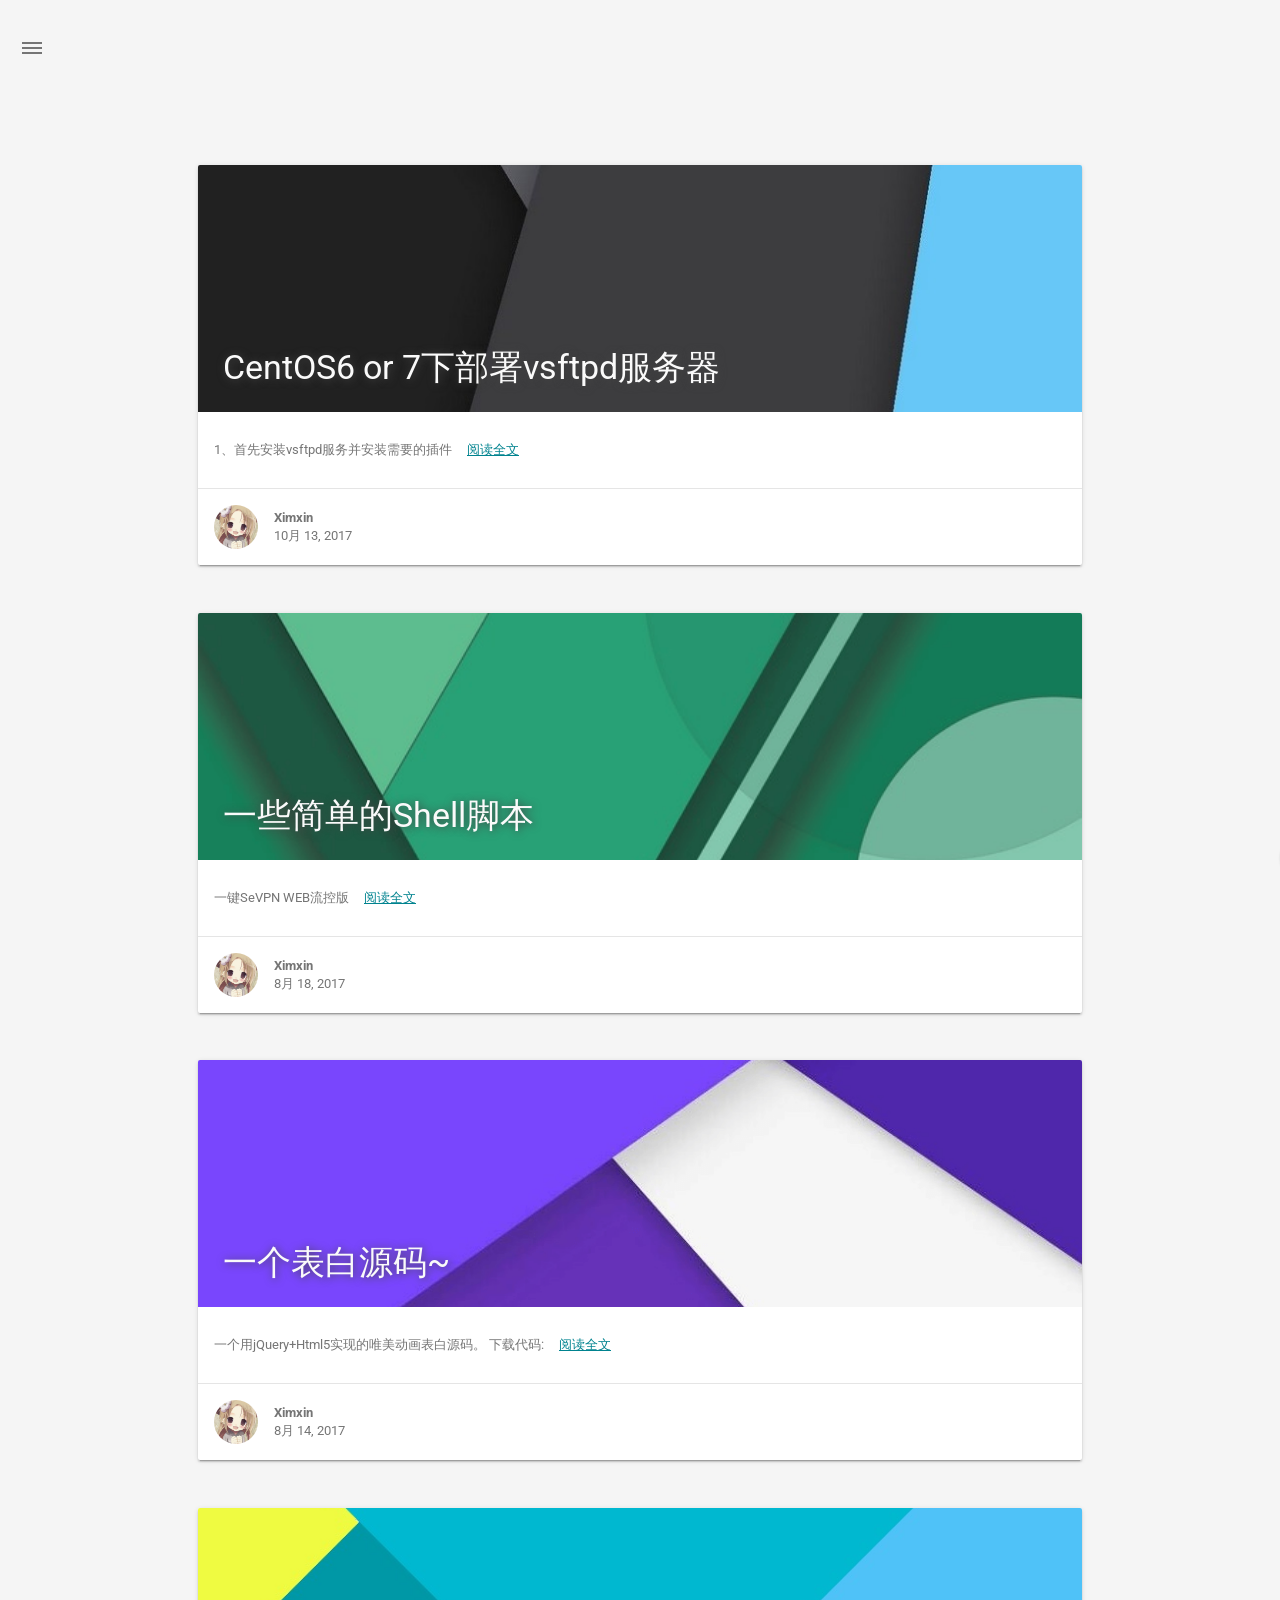
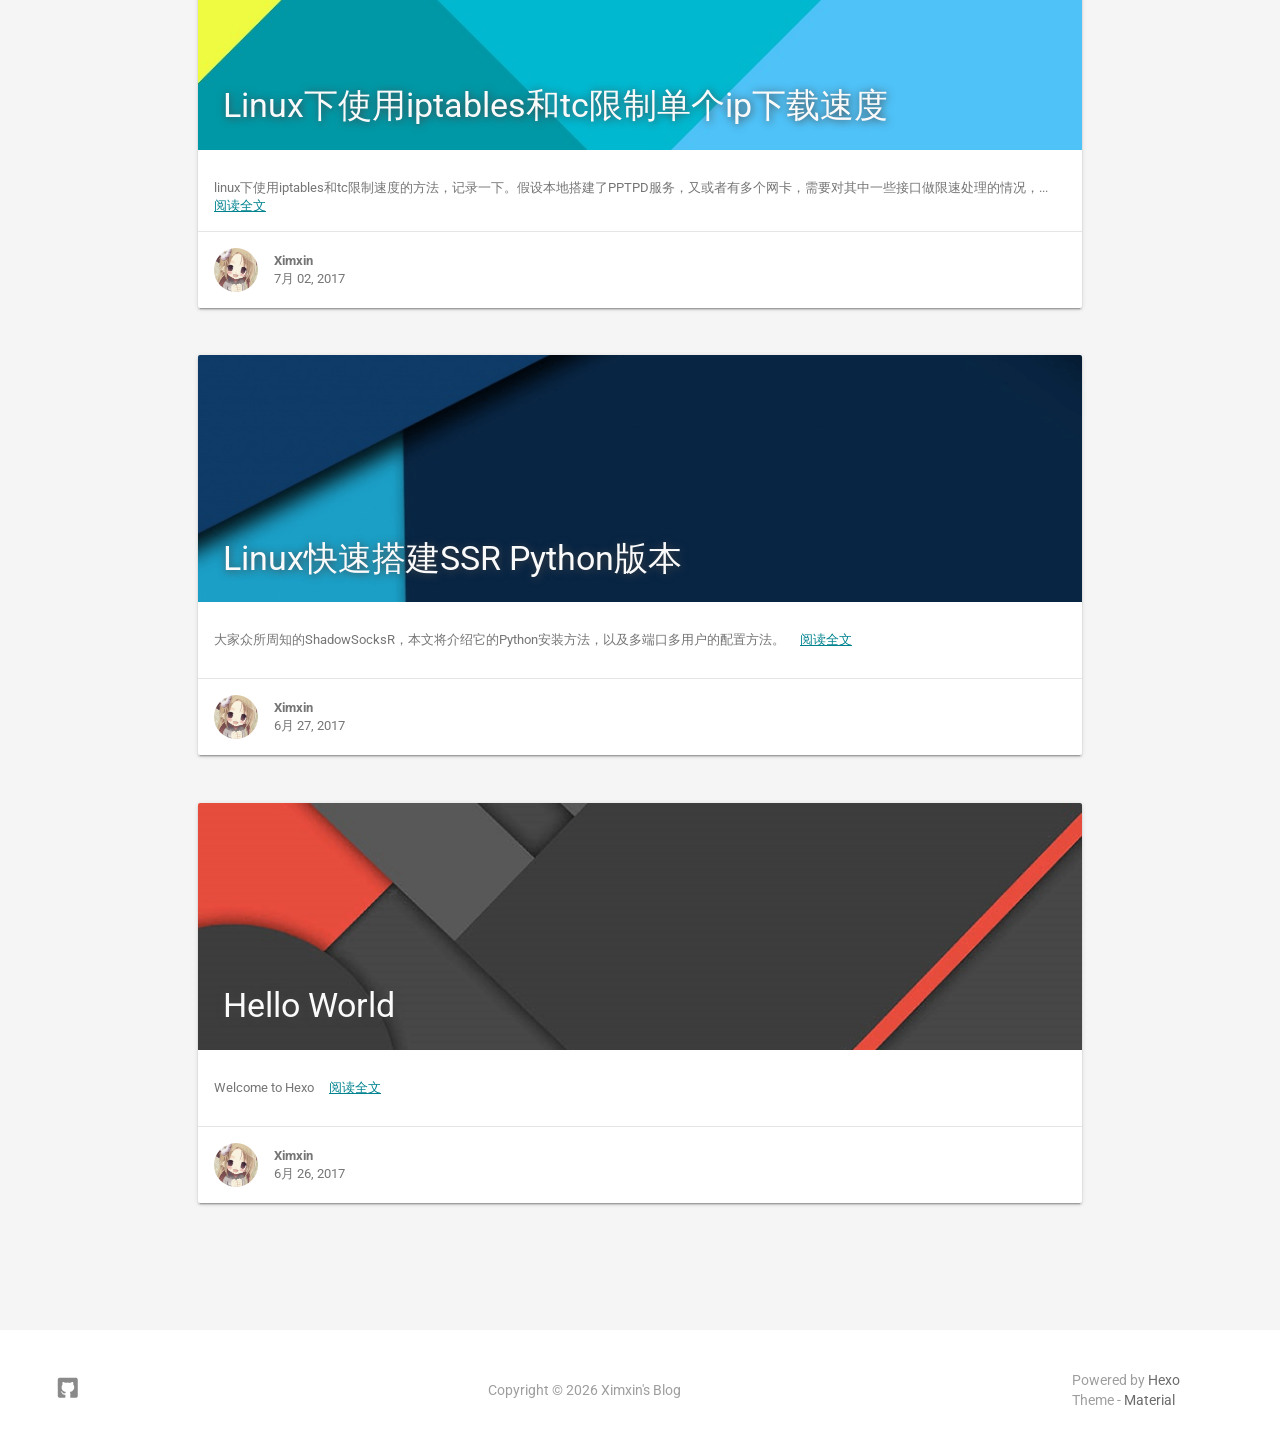
==== commit 92a17e5b: "Site updated: 2017-11-06 19:33:09" ====
--- a/archives/index.html
+++ b/archives/index.html
@@ -112,10 +112,6 @@
             <style>
     
     
-    
-    .footer-sns-gplus {
-        background-image: url([data-uri]);
-    }
     
     
     
@@ -851,12 +847,6 @@
     
 
     <!-- Google + -->
-    
-        <a href="https://www.google.com/" target="_blank">
-            <button class="mdl-mini-footer--social-btn social-btn footer-sns-gplus">
-                <span class="visuallyhidden">Google Plus</span>
-            </button><!--
-     --></a>
     
 
     <!-- Weibo -->
